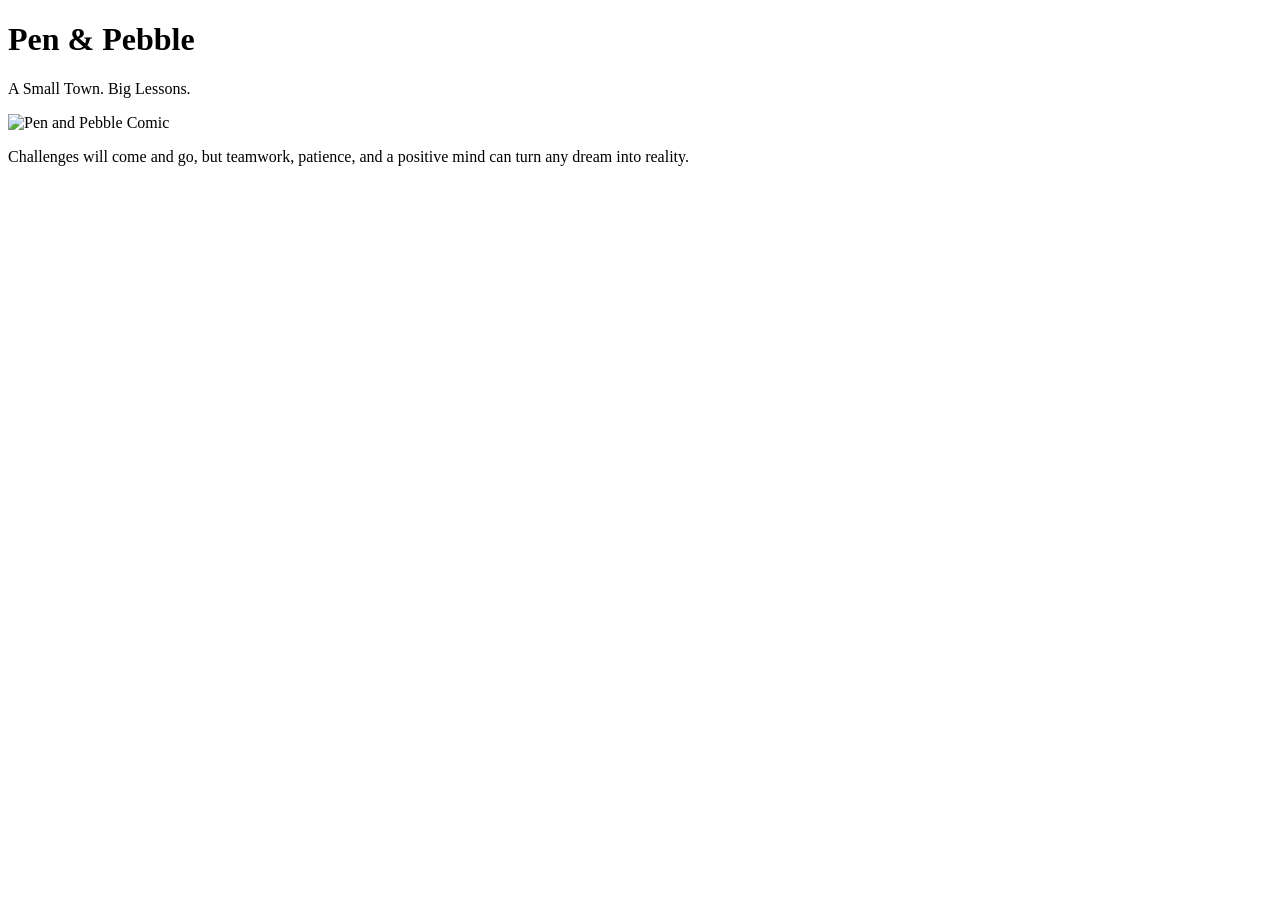
==== index.html @ 2f3185c5 "Add initial HTML structure for Pen & Pebble" ====
<!DOCTYPE html>
<html lang="en">
<head>
    <meta charset="UTF-8">
    <meta name="viewport" content="width=device-width, initial-scale=1.0">
    <title>Pen & Pebble</title>
    <link rel="stylesheet" href="style.css">
</head>
<body>

<header>
    <h1>Pen & Pebble</h1>
    <p>A Small Town. Big Lessons.</p>
</header>

<main>
    <section class="comic-container">
        <img src="comic.png" alt="Pen and Pebble Comic">
    </section>
</main>

<footer>
    <p>Challenges will come and go, but teamwork, patience, and a positive mind can turn any dream into reality.</p>
</footer>

</body>
</html>
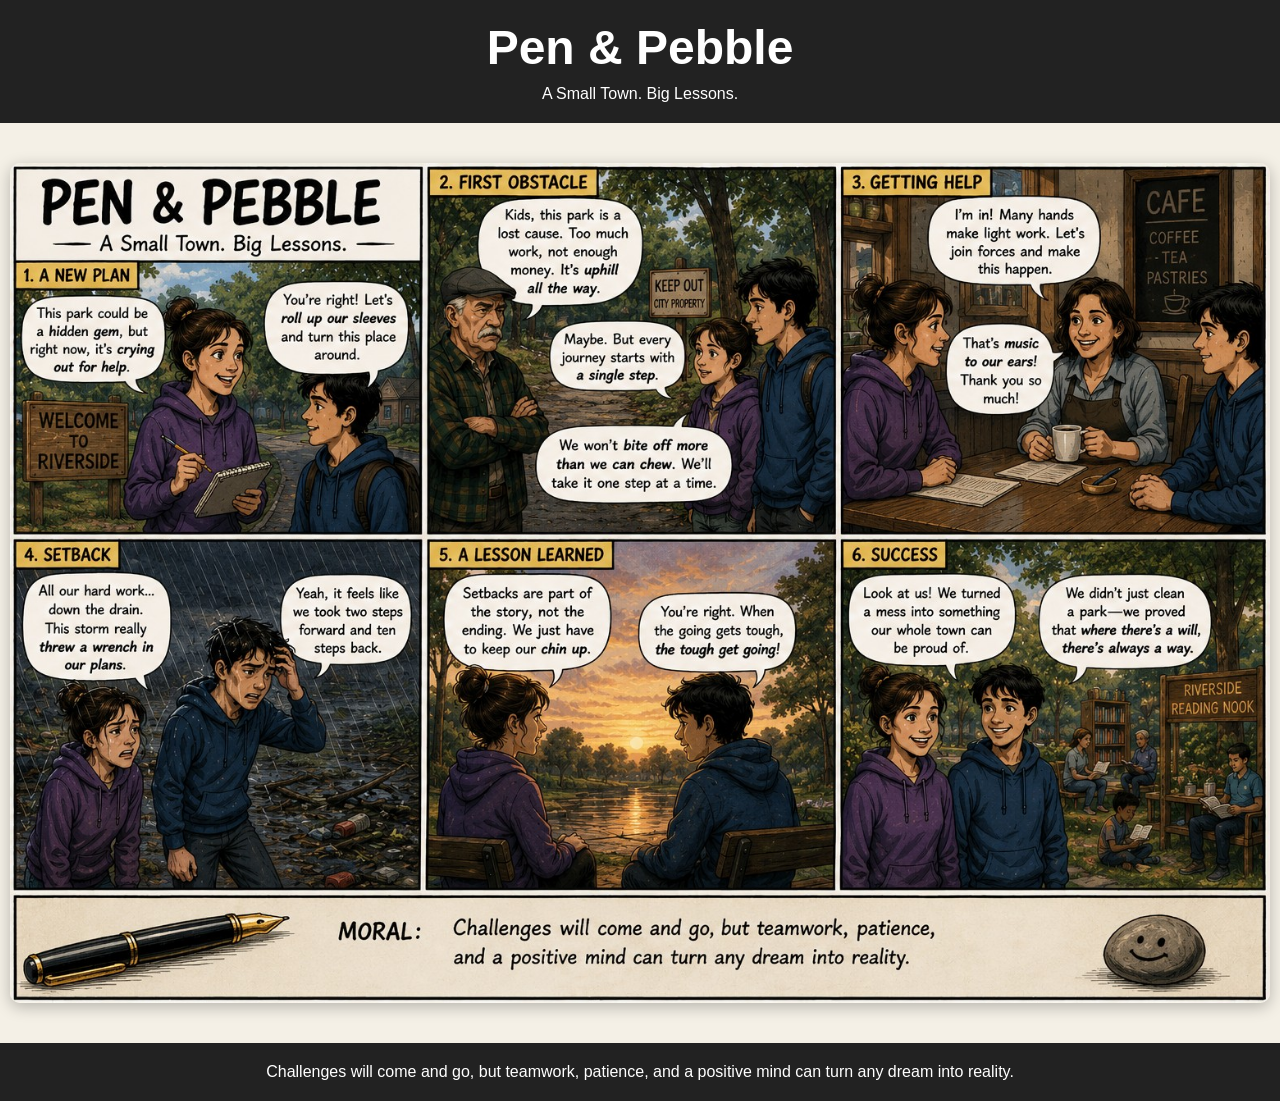
==== commit a61f37b5: "Update comic image source in index.html" ====
--- a/index.html
+++ b/index.html
@@ -15,7 +15,7 @@
 
 <main>
     <section class="comic-container">
-        <img src="comic.png" alt="Pen and Pebble Comic">
+        <img src="file_00000000ca5872068bbfd5f5f7639771.png" alt="Pen and Pebble Comic">
     </section>
 </main>
 
--- a/style.css
+++ b/style.css
@@ -0,0 +1,45 @@
+*{
+    margin:0;
+    padding:0;
+    box-sizing:border-box;
+}
+
+body{
+    background:#f4f0e6;
+    font-family:Arial,sans-serif;
+}
+
+header{
+    background:#222;
+    color:white;
+    text-align:center;
+    padding:20px;
+}
+
+header h1{
+    font-size:3rem;
+}
+
+header p{
+    margin-top:10px;
+}
+
+.comic-container{
+    max-width:1400px;
+    margin:30px auto;
+    padding:10px;
+}
+
+.comic-container img{
+    width:100%;
+    display:block;
+    border-radius:10px;
+    box-shadow:0 4px 15px rgba(0,0,0,0.25);
+}
+
+footer{
+    text-align:center;
+    padding:20px;
+    background:#222;
+    color:white;
+}
